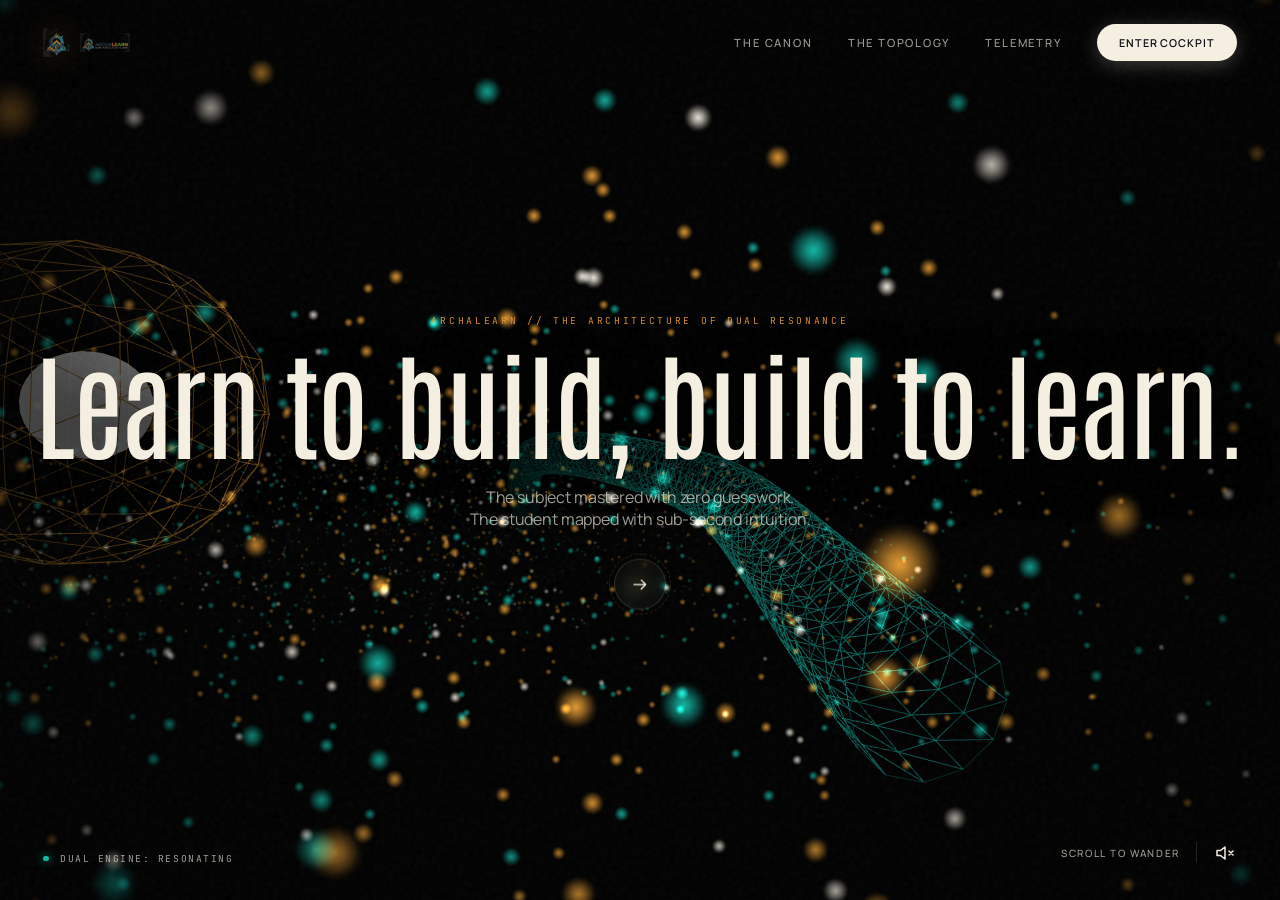
==== LAndingpage/index.html @ 7cea022d "Milestone 2: Dense Semantic RAG, Socratic LLM Evaluator, AST Invariant Verifier, Memory Visualizer, " ====
<!doctype html>
<html lang="en">
<head>
  <meta charset="utf-8">
  <meta name="viewport" content="width=device-width, initial-scale=1">
  <title>ARCHALEARN — Learn to Build, Build to Learn</title>
  <meta name="description" content="Dual-Engine Adaptive Intelligence: Learning the Subject, Learning the Student. A continuous 3D night valley of living knowledge.">
  <link rel="icon" type="image/png" href="assets/archalearn-emblem-clean.png">

  <!-- Core Stylesheet -->
  <link rel="stylesheet" href="styles.css">
</head>
<body>

  <!-- 3D WebGL Night Valley Canvas -->
  <div id="valley-stage" aria-hidden="true"></div>
  <div id="vignette" class="stage-vignette"></div>
  <div class="stage-grain"></div>

  <!-- Minimalist High-End Interface Layer -->
  <div class="ui" id="ui">

    <!-- Top Navigation Header -->
    <header>
      <a class="logo-lockup" href="#" aria-label="Archalearn">
        <img src="assets/archalearn-emblem-clean.png" alt="Archalearn Emblem" class="logo-emblem">
        <img src="assets/archalearn-lockup-clean.png" alt="Archalearn" class="logo-wordmark">
      </a>

      <nav aria-label="Main Navigation">
        <a href="#canon" class="open-cockpit-trigger">The Canon</a>
        <a href="#topology" class="open-cockpit-trigger">The Topology</a>
        <a href="#telemetry" class="open-cockpit-trigger">Telemetry</a>
        <a class="pill open-cockpit-trigger" href="#cockpit">Enter Cockpit</a>
      </nav>
    </header>

    <!-- Centred Monumental Hero -->
    <section class="hero">
      <div class="hero-tag">ARCHALEARN // THE ARCHITECTURE OF DUAL RESONANCE</div>
      <h1 class="hero-statement">Learn to build, build to learn.</h1>
      <p class="cap">
        The subject mastered with zero guesswork.<br>
        The student mapped with sub-second intuition.
      </p>

      <a class="go-portal" href="#explore" id="go-btn" aria-label="Engage convergence flight">
        <svg viewBox="0 0 24 24"><path d="M4 12h16M14 6l6 6-6 6"/></svg>
      </a>
    </section>

    <!-- Bottom Left Telemetry -->
    <div class="corner-left">
      <span class="pulse-node"></span>
      <span>DUAL ENGINE: RESONATING</span>
    </div>

    <!-- Bottom Right Controls -->
    <div class="corner-right">
      <span>Scroll to wander</span>
      <i class="corner-divider"></i>
      <button class="sound-btn" id="sound-btn" aria-pressed="false" aria-label="Toggle ambient soundtrack">
        <svg viewBox="0 0 24 24">
          <path d="M4 9.5v5h3.5L12 18V6L7.5 9.5Z"/>
          <path class="w" d="M15.5 9a4 4 0 0 1 0 6M18 6.5a7.5 7.5 0 0 1 0 11"/>
          <path class="x" d="m16 10 4 4m0-4-4 4"/>
        </svg>
      </button>
    </div>

  </div>

  <!-- Minimalist Fullscreen Loader (Fernhollow Heritage) -->
  <div class="loader-cover" id="loader">
    <div class="loader-dot"></div>
  </div>

  <!-- Slide-Out Cockpit Drawer (Immersion Preserved) -->
  <aside class="cockpit-drawer" id="cockpit-drawer" aria-hidden="true">
    <div class="drawer-panel">
      <div class="drawer-header">
        <div style="font-family:var(--font-mono); font-size:0.75rem; letter-spacing:0.18em; color:var(--gold-primary); text-transform:uppercase;">
          ARCHALEARN KERNEL v2.6 // TELEMETRY TERMINAL
        </div>
        <button id="close-drawer-btn" class="drawer-close-btn">ESC // CLOSE</button>
      </div>

      <div style="margin-bottom: 32px;">
        <h2 style="font-family:var(--font-serif); font-size:2rem; margin-bottom:12px; color:#ffffff;">
          The Dual-Engine Cockpit
        </h2>
        <p style="font-size:0.95rem; color:var(--cream-dim); line-height:1.7;">
          Archalearn maintains continuous synchronization between the verified subject canon and the student's cognitive topography.
        </p>
      </div>

      <!-- Quick Metrics Grid -->
      <div style="display:grid; grid-template-columns:1fr 1fr; gap:16px; margin-bottom:32px;">
        <div style="background:rgba(255,255,255,0.03); border:1px solid rgba(255,255,255,0.08); padding:20px; border-radius:6px;">
          <div style="font-family:var(--font-mono); font-size:0.7rem; color:var(--gold-primary); margin-bottom:6px;">ENGINE 01 // CANON</div>
          <div style="font-family:var(--font-serif); font-size:2rem; font-weight:700; color:#ffffff;">100%</div>
          <div style="font-size:0.8rem; color:var(--cream-dim); margin-top:4px;">Primary source anchored, 0.00 hallucination.</div>
        </div>
        <div style="background:rgba(255,255,255,0.03); border:1px solid rgba(255,255,255,0.08); padding:20px; border-radius:6px;">
          <div style="font-family:var(--font-mono); font-size:0.7rem; color:var(--teal-primary); margin-bottom:6px;">ENGINE 02 // TOPOLOGY</div>
          <div style="font-family:var(--font-serif); font-size:2rem; font-weight:700; color:#ffffff;">Δ420ms</div>
          <div style="font-size:0.8rem; color:var(--cream-dim); margin-top:4px;">Sub-second hesitation & misconception isolation.</div>
        </div>
      </div>

      <!-- Interactive Concept Nodes in Terminal -->
      <div style="margin-bottom: 24px;">
        <div style="font-family:var(--font-mono); font-size:0.72rem; letter-spacing:0.12em; color:var(--cream-dim); margin-bottom:14px; text-transform:uppercase;">
          Live Adaptive Reasoning Trail (Click to Probe)
        </div>

        <div style="display:flex; flex-direction:column; gap:12px;">
          <div class="cockpit-concept-node" data-concept="Eigenvector Decomposition" data-confidence="94" data-reasoning="Mastered orthogonal projections on attempt 2 after Archalearn replaced symbolic algebraic notation with a dynamic geometric rotation model." style="background:rgba(255,255,255,0.03); border:1px solid rgba(255,255,255,0.08); padding:16px 20px; border-radius:6px; cursor:pointer; display:flex; justify-content:space-between; align-items:center;">
            <div>
              <div style="font-weight:600; color:#ffffff;">Eigenvector Decomposition</div>
              <div style="font-family:var(--font-mono); font-size:0.75rem; color:var(--cream-dim);">Mathematics // Spectral Theory</div>
            </div>
            <span style="font-family:var(--font-mono); font-size:0.7rem; padding:4px 10px; border-radius:40px; background:rgba(16,185,129,0.15); color:#10b981; border:1px solid rgba(16,185,129,0.3);">
              MASTERED (94%)
            </span>
          </div>

          <div class="cockpit-concept-node" data-concept="Schrodinger Wave Mechanics" data-confidence="68" data-reasoning="Identified hesitation on complex probability amplitudes. Archalearn generated an intuitive counter-example to dismantle classical particle trajectory bias." style="background:rgba(255,255,255,0.03); border:1px solid rgba(255,255,255,0.08); padding:16px 20px; border-radius:6px; cursor:pointer; display:flex; justify-content:space-between; align-items:center;">
            <div>
              <div style="font-weight:600; color:#ffffff;">Schrodinger Wave Mechanics</div>
              <div style="font-family:var(--font-mono); font-size:0.75rem; color:var(--cream-dim);">Quantum Physics // Wavefunctions</div>
            </div>
            <span style="font-family:var(--font-mono); font-size:0.7rem; padding:4px 10px; border-radius:40px; background:var(--gold-dim); color:var(--gold-primary); border:1px solid var(--gold-glow);">
              RESOLVING (68%)
            </span>
          </div>

          <div class="cockpit-concept-node" data-concept="Differential Entropy" data-confidence="42" data-reasoning="Active frontier. Archalearn is assessing background readiness in multivariate calculus before introducing continuous probability density integration." style="background:rgba(255,255,255,0.03); border:1px solid rgba(255,255,255,0.08); padding:16px 20px; border-radius:6px; cursor:pointer; display:flex; justify-content:space-between; align-items:center;">
            <div>
              <div style="font-weight:600; color:#ffffff;">Differential Entropy</div>
              <div style="font-family:var(--font-mono); font-size:0.75rem; color:var(--cream-dim);">Information Theory // Thermodynamics</div>
            </div>
            <span style="font-family:var(--font-mono); font-size:0.7rem; padding:4px 10px; border-radius:40px; background:var(--teal-dim); color:var(--teal-primary); border:1px solid var(--teal-glow);">
              FRONTIER (42%)
            </span>
          </div>
        </div>
      </div>

      <div id="node-diagnostic-output" style="margin-top:auto; padding-top:20px;">
        <div style="padding:16px; background:rgba(255,255,255,0.02); border:1px solid rgba(255,255,255,0.06); border-radius:6px; font-size:0.85rem; color:var(--cream-dim);">
          Click any concept node above to probe the live cognitive diagnostic trace.
        </div>
      </div>

      <div style="margin-top:24px; padding-top:20px; border-top:1px solid rgba(255,255,255,0.1); display:flex; justify-content:space-between; align-items:center;">
        <span style="font-family:var(--font-mono); font-size:0.72rem; color:var(--cream-dim);">© 2026 ARCHALEARN</span>
        <a href="mailto:access@archalearn.com" style="font-family:var(--font-mono); font-size:0.78rem; color:var(--gold-primary); text-transform:uppercase; font-weight:600;">Request Access →</a>
      </div>
    </div>
  </aside>

  <!-- Local Hardware-Accelerated 3D Engine -->
  <script src="libs/three.min.js"></script>
  <script src="main.js"></script>

</body>
</html>
---- LAndingpage/styles.css ----
/* ==========================================================================
   ARCHALEARN — CINEMATIC 3D FLIGHT & EDITORIAL MASTERWORK
   Inspired by Gladeye Fernhollow with Full Mathematical Proportional Scaling
   ========================================================================== */

@import url('https://fonts.googleapis.com/css2?family=Antonio:wght@400;700&family=Cinzel:wght@600;700&family=JetBrains+Mono:wght@400;500&family=Manrope:wght@400;500;600;700&display=swap');

:root {
  /* Fernhollow Proportional Unit: 1u scales proportionally to screen aspect ratio */
  --u: min(calc(100vw / 1600), calc(100vh / 900));

  /* Palette */
  --bg-black: #000000;
  --cream: #f5efe2;
  --cream-dim: rgba(245, 239, 226, 0.65);
  --cream-faint: rgba(245, 239, 226, 0.15);

  --gold-primary: #e59b34;
  --gold-glow: rgba(229, 155, 52, 0.5);
  --gold-dim: rgba(229, 155, 52, 0.15);

  --teal-primary: #14b8a6;
  --teal-glow: rgba(20, 184, 166, 0.5);
  --teal-dim: rgba(20, 184, 166, 0.15);

  --dark-pill-text: #0a0d14;

  /* Typography */
  --font-hero: 'Antonio', 'Arial Narrow', sans-serif;
  --font-serif: 'Cinzel', serif;
  --font-body: 'Manrope', system-ui, sans-serif;
  --font-mono: 'JetBrains Mono', monospace;

  --ease-cinematic: cubic-bezier(0.19, 1, 0.22, 1);
}

/* Strict Canvas & Body Reset */
*, *::before, *::after {
  box-sizing: border-box;
  margin: 0;
  padding: 0;
  -webkit-font-smoothing: antialiased;
  -moz-osx-font-smoothing: grayscale;
}

html, body {
  height: 100%;
  width: 100%;
  background: var(--bg-black);
  overflow: hidden;
  color: var(--cream);
  font-family: var(--font-body);
}

a {
  color: inherit;
  text-decoration: none;
}

button {
  font: inherit;
  color: inherit;
  background: none;
  border: 0;
  cursor: pointer;
  outline: none;
}

/* 3D WebGL Canvas Viewport */
#valley-stage {
  position: fixed;
  inset: 0;
  z-index: 1;
  pointer-events: none;
}

#valley-stage canvas {
  display: block;
  width: 100% !important;
  height: 100% !important;
}

/* Volumetric Atmospheric Overlays */
.stage-vignette {
  position: fixed;
  inset: 0;
  z-index: 2;
  pointer-events: none;
  background: radial-gradient(circle at 50% 50%, transparent 40%, rgba(0, 0, 0, 0.85) 100%);
  transition: opacity 0.5s ease;
}

.stage-vignette.fast {
  background: radial-gradient(circle at 50% 50%, transparent 20%, rgba(0, 0, 0, 0.95) 100%);
}

.stage-grain {
  position: fixed;
  inset: 0;
  z-index: 2;
  pointer-events: none;
  opacity: 0.04;
  background-image: url("data:image/svg+xml,%3Csvg viewBox='0 0 200 200' xmlns='http://www.w3.org/2000/svg'%3E%3Cfilter id='n'%3E%3CfeTurbulence type='fractalNoise' baseFrequency='0.85' numOctaves='3' stitchTiles='stitch'/%3E%3C/filter%3E%3Crect width='100%25' height='100%25' filter='url(%23n)'/%3E%3C/svg%3E");
}

/* Interface Shell (Starts at Opacity 0 until 3D World is Ready) */
.ui {
  position: fixed;
  inset: 0;
  z-index: 10;
  pointer-events: none;
  opacity: 0;
  transition: opacity 1.8s cubic-bezier(0.16, 1, 0.3, 1);
}

.ui.on {
  opacity: 1;
}

.ui a, .ui button, .ui .interactive {
  pointer-events: auto;
}

/* Minimalist Header */
header {
  position: absolute;
  left: 0;
  right: 0;
  top: 0;
  display: flex;
  align-items: center;
  justify-content: space-between;
  padding: calc(30 * var(--u)) calc(54 * var(--u)) 0;
}

.logo-lockup {
  display: flex;
  align-items: center;
  gap: calc(14 * var(--u));
}

.logo-emblem {
  height: calc(36 * var(--u));
  width: auto;
  filter: drop-shadow(0 0 16px var(--gold-glow));
  transition: transform 0.4s var(--ease-cinematic);
}

.logo-lockup:hover .logo-emblem {
  transform: rotate(8deg) scale(1.1);
}

.logo-wordmark {
  height: calc(24 * var(--u));
  width: auto;
  object-fit: contain;
}

nav {
  display: flex;
  align-items: center;
  gap: calc(44 * var(--u));
  font-size: calc(14 * var(--u));
  font-weight: 500;
  letter-spacing: 0.16em;
  text-transform: uppercase;
}

nav a:not(.pill) {
  color: var(--cream-dim);
  transition: color 0.25s ease, opacity 0.25s ease;
}

nav a:not(.pill):hover {
  color: #ffffff;
  opacity: 1;
}

.pill {
  display: inline-flex;
  align-items: center;
  justify-content: center;
  height: calc(46 * var(--u));
  padding: 0 calc(28 * var(--u));
  border-radius: 999px;
  background: var(--cream);
  color: var(--dark-pill-text);
  font-family: var(--font-body);
  font-weight: 600;
  font-size: calc(13.5 * var(--u));
  letter-spacing: 0.08em;
  text-transform: uppercase;
  transition: transform 0.3s var(--ease-cinematic), box-shadow 0.3s ease, background 0.3s ease;
  box-shadow: 0 4px 20px rgba(245, 239, 226, 0.25);
}

.pill:hover {
  transform: translateY(-2px) scale(1.02);
  background: #ffffff;
  box-shadow: 0 8px 30px rgba(245, 239, 226, 0.45);
}

/* Centred Hero Section */
.hero {
  position: absolute;
  left: 0;
  right: 0;
  top: 50%;
  transform: translateY(-46%);
  display: flex;
  flex-direction: column;
  align-items: center;
  text-align: center;
  padding: 0 calc(20 * var(--u));
}

.hero-tag {
  font-family: var(--font-mono);
  font-size: calc(12 * var(--u));
  letter-spacing: 0.28em;
  text-transform: uppercase;
  color: var(--gold-primary);
  margin-bottom: calc(24 * var(--u));
  opacity: 0.9;
}

h1.hero-statement {
  font: 400 calc(146 * var(--u)) / 0.92 var(--font-hero);
  letter-spacing: -0.015em;
  white-space: nowrap;
  color: var(--cream);
  text-shadow: 0 10px 50px rgba(0, 0, 0, 0.9);
  user-select: none;
}

.cap {
  margin-top: calc(40 * var(--u));
  font-size: calc(20 * var(--u));
  line-height: 1.4;
  color: var(--cream-dim);
  font-weight: 400;
  letter-spacing: -0.01em;
  max-width: calc(700 * var(--u));
}

/* The Interactive Circular Portal Button (Hover Transition Trigger) */
.go-portal {
  display: grid;
  place-items: center;
  margin-top: calc(36 * var(--u));
  width: calc(64 * var(--u));
  height: calc(64 * var(--u));
  border: 1.5px solid var(--cream-faint);
  border-radius: 50%;
  background: rgba(245, 239, 226, 0.04);
  backdrop-filter: blur(8px);
  color: var(--cream);
  transition: all 0.4s var(--ease-cinematic);
  position: relative;
}

.go-portal::before {
  content: '';
  position: absolute;
  inset: -6px;
  border-radius: 50%;
  border: 1px dashed rgba(229, 155, 52, 0.35);
  animation: spin-portal 30s linear infinite;
  opacity: 0.6;
}

@keyframes spin-portal {
  from { transform: rotate(0deg); }
  to { transform: rotate(360deg); }
}

.go-portal:hover {
  background: var(--cream);
  color: var(--dark-pill-text);
  border-color: var(--cream);
  transform: scale(1.12);
  box-shadow: 0 0 40px rgba(245, 239, 226, 0.5), 0 0 70px var(--gold-glow);
}

.go-portal svg {
  width: calc(22 * var(--u));
  height: calc(22 * var(--u));
  fill: none;
  stroke: currentColor;
  stroke-width: 1.8;
  stroke-linecap: round;
  stroke-linejoin: round;
  transition: transform 0.3s ease;
}

.go-portal:hover svg {
  transform: translateX(3px);
}

/* Bottom HUD Elements */
.corner-left {
  position: absolute;
  left: calc(54 * var(--u));
  bottom: calc(44 * var(--u));
  display: flex;
  align-items: center;
  gap: calc(14 * var(--u));
  font-family: var(--font-mono);
  font-size: calc(12 * var(--u));
  letter-spacing: 0.16em;
  color: var(--cream-dim);
  text-transform: uppercase;
}

.pulse-node {
  width: calc(7 * var(--u));
  height: calc(7 * var(--u));
  border-radius: 50%;
  background: var(--teal-primary);
  box-shadow: 0 0 10px var(--teal-primary);
  animation: node-pulse 2s infinite ease-in-out;
}

@keyframes node-pulse {
  0%, 100% { opacity: 0.4; transform: scale(0.9); }
  50% { opacity: 1; transform: scale(1.4); }
}

.corner-right {
  position: absolute;
  right: calc(54 * var(--u));
  bottom: calc(44 * var(--u));
  display: flex;
  align-items: center;
  gap: calc(20 * var(--u));
  font-size: calc(12.5 * var(--u));
  font-weight: 500;
  letter-spacing: 0.16em;
  text-transform: uppercase;
  color: var(--cream-dim);
}

.corner-divider {
  width: 1px;
  height: calc(26 * var(--u));
  background: var(--cream-faint);
}

.sound-btn {
  display: grid;
  place-items: center;
  width: calc(30 * var(--u));
  height: calc(30 * var(--u));
  color: var(--cream);
  transition: color 0.25s ease, transform 0.25s ease;
}

.sound-btn:hover {
  color: #ffffff;
  transform: scale(1.15);
}

.sound-btn svg {
  width: 100%;
  height: 100%;
  fill: none;
  stroke: currentColor;
  stroke-width: 1.5;
  stroke-linecap: round;
  stroke-linejoin: round;
}

.sound-btn .w { transition: opacity 0.3s; }
.sound-btn[aria-pressed=false] .w { opacity: 0; }
.sound-btn[aria-pressed=true] .x { opacity: 0; }

/* Interactive Slide-Out Cockpit Drawer (Pure Luxury Swiss Studio) */
.cockpit-drawer {
  position: fixed;
  inset: 0;
  z-index: 50;
  background: rgba(0, 0, 0, 0.85);
  backdrop-filter: blur(28px);
  display: flex;
  justify-content: flex-end;
  opacity: 0;
  pointer-events: none;
  transition: opacity 0.5s var(--ease-cinematic);
}

.cockpit-drawer.open {
  opacity: 1;
  pointer-events: auto;
}

.drawer-panel {
  width: min(720px, 92vw);
  height: 100%;
  background: #04070d;
  border-left: 1px solid rgba(255, 255, 255, 0.1);
  padding: calc(48 * var(--u));
  overflow-y: auto;
  transform: translateX(100%);
  transition: transform 0.5s var(--ease-cinematic);
  display: flex;
  flex-direction: column;
}

.cockpit-drawer.open .drawer-panel {
  transform: translateX(0%);
}

.drawer-header {
  display: flex;
  justify-content: space-between;
  align-items: center;
  padding-bottom: 24px;
  border-bottom: 1px solid rgba(255, 255, 255, 0.1);
  margin-bottom: 36px;
}

.drawer-close-btn {
  font-family: var(--font-mono);
  font-size: 0.8rem;
  letter-spacing: 0.14em;
  color: var(--cream-dim);
  padding: 6px 14px;
  border: 1px solid rgba(255, 255, 255, 0.15);
  border-radius: 40px;
  transition: all 0.25s ease;
}

.drawer-close-btn:hover {
  color: #ffffff;
  border-color: #ffffff;
}

/* Minimalist Fullscreen Loader */
.loader-cover {
  position: fixed;
  inset: 0;
  z-index: 100;
  display: grid;
  place-items: center;
  background: #000;
  transition: opacity 1.2s ease;
  pointer-events: none;
}

.loader-cover.gone {
  opacity: 0;
}

.loader-dot {
  width: calc(10 * var(--u));
  height: calc(10 * var(--u));
  min-width: 8px;
  min-height: 8px;
  border-radius: 50%;
  background: var(--cream);
  animation: loader-pulse 1.2s ease-in-out infinite;
}

@keyframes loader-pulse {
  50% { transform: scale(0.35); opacity: 0.35; }
}

/* Mobile Responsiveness (820px and below) */
@media (max-width: 820px) {
  :root { --u: 1px; }
  header { padding: 20px 20px 0; }
  nav a:not(.pill) { display: none; }
  .pill { height: 40px; padding: 0 20px; font-size: 12px; }
  .hero { left: 16px; right: 16px; }
  h1.hero-statement { font-size: clamp(54px, 15vw, 84px); white-space: normal; line-height: 0.98; }
  .cap { font-size: 16px; margin-top: 24px; }
  .corner-left { display: none; }
  .corner-right { right: 20px; bottom: 28px; font-size: 11px; }
  .drawer-panel { width: 100%; padding: 24px; }
}
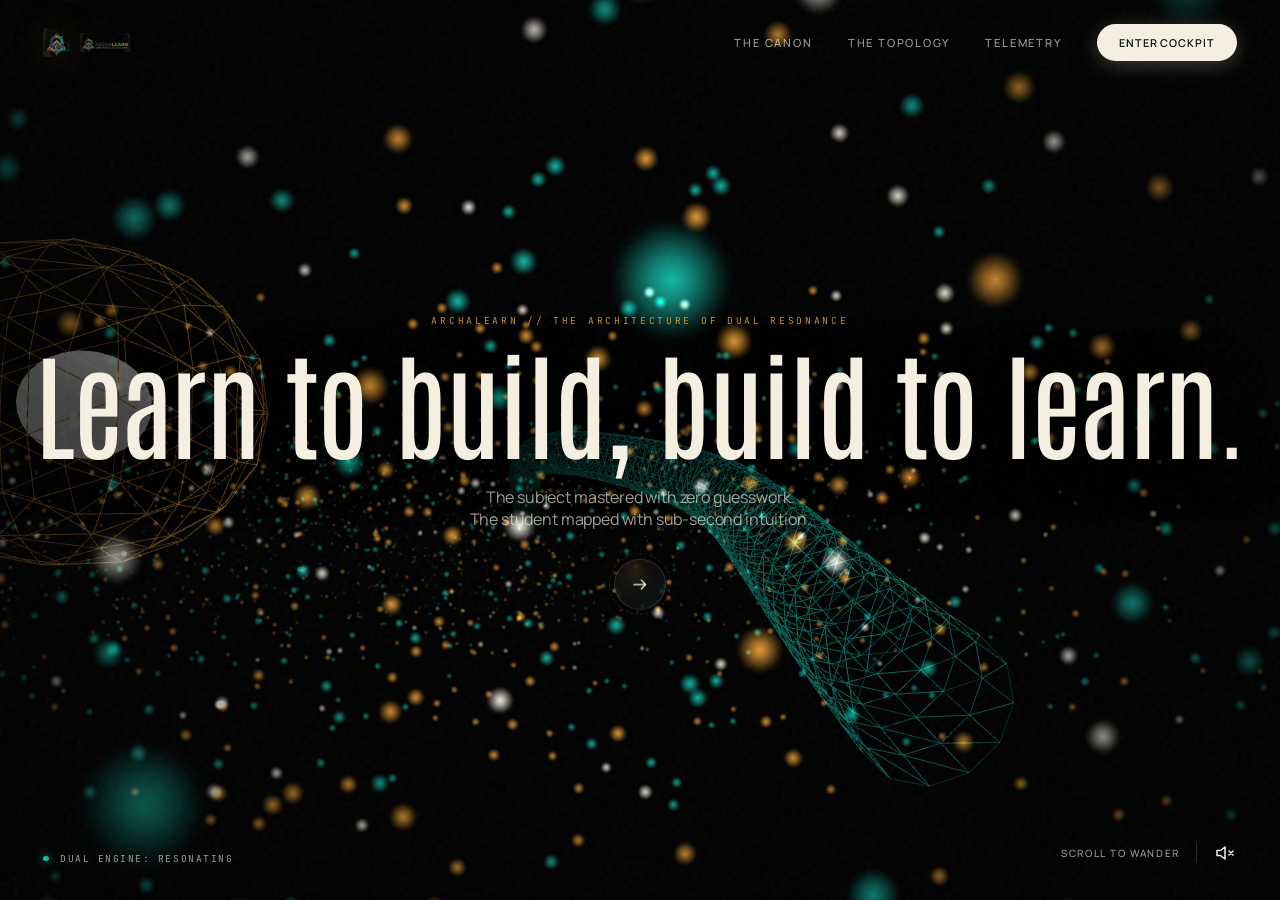
==== commit a04a060f: "Milestone 3: Dynamic Knowledge Ingestion, Semantic Heading Chunking, LLM Concept Auto-Linker, pgvect" ====
--- a/LAndingpage/index.html
+++ b/LAndingpage/index.html
@@ -4,10 +4,13 @@
   <meta charset="utf-8">
   <meta name="viewport" content="width=device-width, initial-scale=1">
   <title>ARCHALEARN — Learn to Build, Build to Learn</title>
-  <meta name="description" content="Dual-Engine Adaptive Intelligence: Learning the Subject, Learning the Student. A continuous 3D night valley of living knowledge.">
+  <meta name="description" content="Dual-Engine Adaptive Intelligence: Learning the Subject, Learning the Student. A continuous 3D living universe of knowledge.">
   <link rel="icon" type="image/png" href="assets/archalearn-emblem-clean.png">
 
-  <!-- Core Stylesheet -->
+  <!-- Core Fonts & Stylesheet -->
+  <link rel="preconnect" href="https://fonts.googleapis.com">
+  <link rel="preconnect" href="https://fonts.gstatic.com" crossorigin>
+  <link href="https://fonts.googleapis.com/css2?family=Antonio:wght@400;700&family=Cinzel:wght@600;700&family=JetBrains+Mono:wght@400;500&family=Manrope:wght@400;500;600;700&display=swap" rel="stylesheet">
   <link rel="stylesheet" href="styles.css">
 </head>
 <body>
@@ -44,12 +47,12 @@
         The student mapped with sub-second intuition.
       </p>
 
-      <a class="go-portal" href="#explore" id="go-btn" aria-label="Engage convergence flight">
+      <a class="go-portal" href="#cockpit" id="go-btn" aria-label="Engage convergence flight">
         <svg viewBox="0 0 24 24"><path d="M4 12h16M14 6l6 6-6 6"/></svg>
       </a>
     </section>
 
-    <!-- Bottom Left Telemetry -->
+    <!-- Bottom Left Telemetry Status -->
     <div class="corner-left">
       <span class="pulse-node"></span>
       <span>DUAL ENGINE: RESONATING</span>
@@ -70,7 +73,7 @@
 
   </div>
 
-  <!-- Minimalist Fullscreen Loader (Fernhollow Heritage) -->
+  <!-- Minimalist Fullscreen Loader (Pulsing Dot) -->
   <div class="loader-cover" id="loader">
     <div class="loader-dot"></div>
   </div>
@@ -160,7 +163,7 @@
     </div>
   </aside>
 
-  <!-- Local Hardware-Accelerated 3D Engine -->
+  <!-- Local Three.js Hardware-Accelerated 3D Engine -->
   <script src="libs/three.min.js"></script>
   <script src="main.js"></script>
 
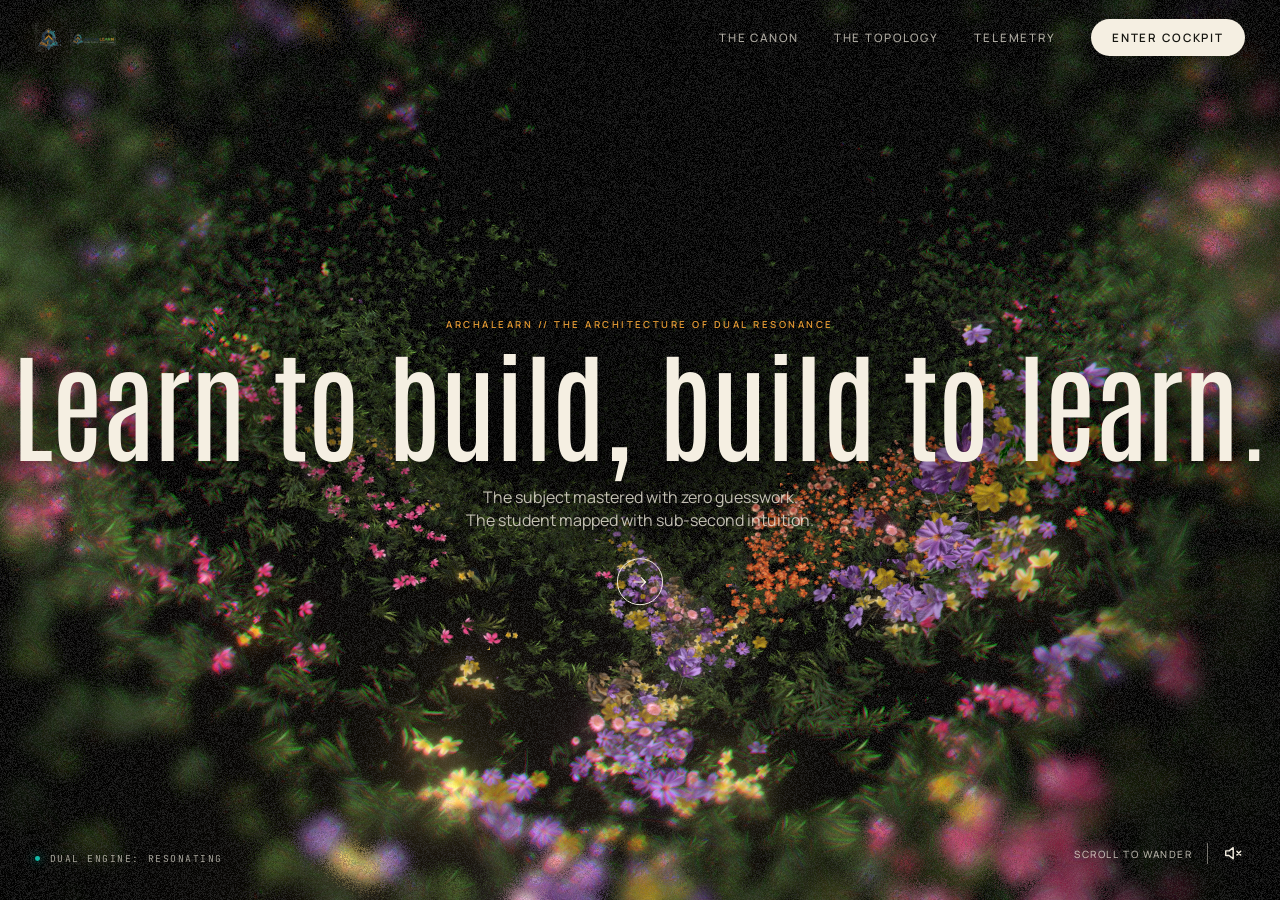
==== commit 013f81b8: "Milestone 4: Curriculum Planner & DAG Traversal (30% Review / 60% Frontier / 10% Synthesis Engine)" ====
--- a/LAndingpage/index.html
+++ b/LAndingpage/index.html
@@ -1,171 +1,627 @@
 <!doctype html>
 <html lang="en">
 <head>
-  <meta charset="utf-8">
-  <meta name="viewport" content="width=device-width, initial-scale=1">
-  <title>ARCHALEARN — Learn to Build, Build to Learn</title>
-  <meta name="description" content="Dual-Engine Adaptive Intelligence: Learning the Subject, Learning the Student. A continuous 3D living universe of knowledge.">
-  <link rel="icon" type="image/png" href="assets/archalearn-emblem-clean.png">
-
-  <!-- Core Fonts & Stylesheet -->
-  <link rel="preconnect" href="https://fonts.googleapis.com">
-  <link rel="preconnect" href="https://fonts.gstatic.com" crossorigin>
-  <link href="https://fonts.googleapis.com/css2?family=Antonio:wght@400;700&family=Cinzel:wght@600;700&family=JetBrains+Mono:wght@400;500&family=Manrope:wght@400;500;600;700&display=swap" rel="stylesheet">
-  <link rel="stylesheet" href="styles.css">
+<meta charset="utf-8">
+<meta name="viewport" content="width=device-width,initial-scale=1">
+<title>ARCHALEARN — Learn to Build, Build to Learn</title>
+<meta name="description" content="Dual-Engine Adaptive Intelligence: Learning the Subject, Learning the Student. A living 3D valley of knowledge.">
+<link rel="icon" type="image/png" href="assets/archalearn-emblem-clean.png">
+<link rel="preconnect" href="https://fonts.googleapis.com">
+<link rel="preconnect" href="https://fonts.gstatic.com" crossorigin>
+<link href="https://fonts.googleapis.com/css2?family=Antonio:wght@400;700&family=JetBrains+Mono:wght@400;500&family=Manrope:wght@400;500;600;700&family=Cinzel:wght@600;700&display=swap" rel="stylesheet">
+<style>
+:root {
+  --u: min(calc(100vw / 1600), calc(100vh / 900));
+  --cream: #f5efe2;
+  --gold: #e59b34;
+  --teal: #14b8a6;
+  --bg-dark: #000000;
+}
+* { box-sizing: border-box; margin: 0; padding: 0; }
+html, body { height: 100%; background: #000; overflow: hidden; }
+body {
+  color: var(--cream);
+  font-family: Manrope, system-ui, sans-serif;
+  -webkit-font-smoothing: antialiased;
+  -moz-osx-font-smoothing: grayscale;
+}
+a { color: inherit; text-decoration: none; }
+button { font: inherit; color: inherit; background: none; border: 0; cursor: pointer; outline: none; }
+
+#valley { position: fixed; inset: 0; }
+.js-canvas-container { position: absolute; inset: 0; }
+.js-canvas-container canvas { display: block; width: 100% !important; height: 100% !important; }
+.lil-gui { display: none !important; }
+
+.ui {
+  position: fixed;
+  inset: 0;
+  z-index: 2;
+  pointer-events: none;
+  opacity: 0;
+  transition: opacity 1.6s ease;
+}
+.ui.on { opacity: 1; }
+.ui a, .ui button, .ui .interactive { pointer-events: auto; }
+
+/* Top Header */
+header {
+  position: absolute;
+  left: 0;
+  right: 0;
+  top: 0;
+  display: flex;
+  align-items: center;
+  justify-content: space-between;
+  padding: calc(24 * var(--u)) calc(44 * var(--u)) 0;
+  z-index: 10;
+}
+
+.logo-wrap {
+  display: flex;
+  align-items: center;
+  gap: calc(12 * var(--u));
+}
+
+.logo-emblem {
+  height: calc(36 * var(--u));
+  width: auto;
+  filter: drop-shadow(0 0 16px rgba(229, 155, 52, 0.45));
+  transition: transform 0.35s ease;
+}
+
+.logo-wrap:hover .logo-emblem {
+  transform: rotate(6deg) scale(1.08);
+}
+
+.logo-wordmark {
+  height: calc(22 * var(--u));
+  width: auto;
+  object-fit: contain;
+}
+
+nav {
+  display: flex;
+  align-items: center;
+  gap: calc(44 * var(--u));
+  font-size: calc(14.5 * var(--u));
+  font-weight: 500;
+  letter-spacing: 0.16em;
+  text-transform: uppercase;
+}
+
+nav a:not(.pill) {
+  transition: opacity 0.2s, color 0.2s;
+  color: rgba(245, 239, 226, 0.7);
+}
+
+nav a:not(.pill):hover {
+  opacity: 1;
+  color: #ffffff;
+}
+
+.pill {
+  display: inline-flex;
+  align-items: center;
+  height: calc(46 * var(--u));
+  padding: 0 calc(26 * var(--u));
+  border-radius: 99px;
+  background: var(--cream);
+  color: #151510;
+  font-weight: 600;
+  transition: transform 0.25s, background 0.25s, box-shadow 0.25s;
+}
+
+.pill:hover {
+  transform: translateY(-1px);
+  background: #ffffff;
+  box-shadow: 0 4px 20px rgba(245, 239, 226, 0.4);
+}
+
+/* Centered Hero Section */
+.hero {
+  position: absolute;
+  left: 0;
+  right: 0;
+  top: 50%;
+  transform: translateY(-46%);
+  display: flex;
+  flex-direction: column;
+  align-items: center;
+  text-align: center;
+  padding: 0 calc(20 * var(--u));
+}
+
+.eyebrow {
+  font-size: calc(12 * var(--u));
+  letter-spacing: 0.26em;
+  text-transform: uppercase;
+  color: var(--gold);
+  margin-bottom: calc(18 * var(--u));
+  font-weight: 600;
+  text-shadow: 0 2px 10px rgba(0, 0, 0, 0.8);
+}
+
+h1 {
+  font: 400 calc(150 * var(--u)) / 0.92 Antonio, "Arial Narrow", sans-serif;
+  letter-spacing: -0.012em;
+  white-space: nowrap;
+  color: var(--cream);
+  text-shadow: 0 8px 40px rgba(0, 0, 0, 0.9);
+  user-select: none;
+}
+
+.cap {
+  margin-top: calc(38 * var(--u));
+  font-size: calc(20 * var(--u));
+  line-height: 1.4;
+  color: rgba(245, 239, 226, 0.78);
+  text-shadow: 0 2px 12px rgba(0, 0, 0, 0.8);
+}
+
+/* Central Portal Arrow Button */
+.go {
+  display: grid;
+  place-items: center;
+  margin-top: calc(34 * var(--u));
+  width: calc(58 * var(--u));
+  height: calc(58 * var(--u));
+  border: 1.5px solid var(--cream);
+  border-radius: 50%;
+  transition: background 0.3s, color 0.3s, transform 0.3s, box-shadow 0.3s;
+  color: var(--cream);
+}
+
+.go:hover {
+  background: var(--cream);
+  color: #151510;
+  transform: scale(1.12);
+  box-shadow: 0 0 35px rgba(245, 239, 226, 0.6);
+}
+
+.go svg {
+  width: calc(22 * var(--u));
+  height: calc(22 * var(--u));
+  fill: none;
+  stroke: currentColor;
+  stroke-width: 1.6;
+  stroke-linecap: round;
+  stroke-linejoin: round;
+}
+
+/* Bottom HUD telemetry & sound controls */
+.corner-left {
+  position: absolute;
+  left: calc(44 * var(--u));
+  bottom: calc(44 * var(--u));
+  display: flex;
+  align-items: center;
+  gap: calc(12 * var(--u));
+  font-size: calc(12 * var(--u));
+  letter-spacing: 0.16em;
+  text-transform: uppercase;
+  color: rgba(245, 239, 226, 0.65);
+  font-family: 'JetBrains Mono', monospace;
+}
+
+.beacon {
+  width: calc(6 * var(--u));
+  height: calc(6 * var(--u));
+  border-radius: 50%;
+  background: var(--teal);
+  box-shadow: 0 0 10px var(--teal);
+  animation: pulse-beacon 2s infinite ease-in-out;
+}
+
+@keyframes pulse-beacon {
+  0%, 100% { opacity: 0.4; transform: scale(0.9); }
+  50% { opacity: 1; transform: scale(1.4); }
+}
+
+.corner {
+  position: absolute;
+  right: calc(44 * var(--u));
+  bottom: calc(44 * var(--u));
+  display: flex;
+  align-items: center;
+  gap: calc(18 * var(--u));
+  font-size: calc(12.5 * var(--u));
+  font-weight: 500;
+  letter-spacing: 0.16em;
+  text-transform: uppercase;
+  color: rgba(245, 239, 226, 0.7);
+}
+
+.corner i {
+  width: 1px;
+  height: calc(26 * var(--u));
+  background: rgba(245, 239, 226, 0.45);
+}
+
+.sound {
+  display: grid;
+  place-items: center;
+  width: calc(28 * var(--u));
+  height: calc(28 * var(--u));
+  color: var(--cream);
+  transition: transform 0.2s ease;
+}
+
+.sound:hover { transform: scale(1.15); }
+.sound svg {
+  width: 100%;
+  height: 100%;
+  fill: none;
+  stroke: currentColor;
+  stroke-width: 1.5;
+  stroke-linecap: round;
+  stroke-linejoin: round;
+}
+
+.sound .w { transition: opacity 0.3s; }
+.sound[aria-pressed=false] .w { opacity: 0; }
+.sound[aria-pressed=true] .x { opacity: 0; }
+
+/* Minimalist Loader */
+.loader {
+  position: fixed;
+  inset: 0;
+  z-index: 30;
+  display: grid;
+  place-items: center;
+  background: #000;
+  transition: opacity 1s ease;
+  pointer-events: none;
+}
+.loader.gone { opacity: 0; }
+.loader span {
+  width: calc(9 * var(--u));
+  height: calc(9 * var(--u));
+  min-width: 6px;
+  min-height: 6px;
+  border-radius: 50%;
+  background: var(--cream);
+  animation: pulse 1.2s ease-in-out infinite;
+}
+@keyframes pulse { 50% { transform: scale(0.4); opacity: 0.4; } }
+
+/* Slide-out Telemetry Drawer (Opens on Cockpit Click) */
+.cockpit-drawer {
+  position: fixed;
+  inset: 0;
+  z-index: 50;
+  background: rgba(0, 0, 0, 0.85);
+  backdrop-filter: blur(28px);
+  display: flex;
+  justify-content: flex-end;
+  opacity: 0;
+  pointer-events: none;
+  transition: opacity 0.4s ease;
+}
+
+.cockpit-drawer.open {
+  opacity: 1;
+  pointer-events: auto;
+}
+
+.drawer-panel {
+  width: min(720px, 92vw);
+  height: 100%;
+  background: #04070d;
+  border-left: 1px solid rgba(255, 255, 255, 0.1);
+  padding: calc(44 * var(--u));
+  overflow-y: auto;
+  transform: translateX(100%);
+  transition: transform 0.45s cubic-bezier(0.16, 1, 0.3, 1);
+  display: flex;
+  flex-direction: column;
+}
+
+.cockpit-drawer.open .drawer-panel {
+  transform: translateX(0%);
+}
+
+.drawer-header {
+  display: flex;
+  justify-content: space-between;
+  align-items: center;
+  padding-bottom: 24px;
+  border-bottom: 1px solid rgba(255, 255, 255, 0.1);
+  margin-bottom: 32px;
+}
+
+.drawer-close-btn {
+  font-family: 'JetBrains Mono', monospace;
+  font-size: 0.8rem;
+  letter-spacing: 0.14em;
+  color: rgba(245, 239, 226, 0.7);
+  padding: 6px 16px;
+  border: 1px solid rgba(255, 255, 255, 0.18);
+  border-radius: 40px;
+  transition: all 0.25s ease;
+}
+
+.drawer-close-btn:hover {
+  color: #ffffff;
+  border-color: #ffffff;
+  background: rgba(255, 255, 255, 0.05);
+}
+
+/* Mobile Responsiveness */
+@media (max-width: 820px) {
+  :root { --u: 1px; }
+  header { padding: 18px 18px 0; }
+  nav a:not(.pill) { display: none; }
+  .pill { height: 40px; padding: 0 18px; font-size: 12px; }
+  .hero { left: 20px; right: 20px; }
+  .corner-left { display: none; }
+  .corner { left: 20px; justify-content: center; }
+  h1 { font-size: clamp(52px, 15vw, 84px); white-space: normal; line-height: 0.98; }
+  .cap { font-size: 16px; margin-top: 24px; }
+  .corner { right: 20px; bottom: 30px; font-size: 11px; }
+  .drawer-panel { width: 100%; padding: 24px; }
+}
+@media (prefers-reduced-motion: reduce) { .loader span { animation: none; } }
+</style>
 </head>
 <body>
 
-  <!-- 3D WebGL Night Valley Canvas -->
-  <div id="valley-stage" aria-hidden="true"></div>
-  <div id="vignette" class="stage-vignette"></div>
-  <div class="stage-grain"></div>
-
-  <!-- Minimalist High-End Interface Layer -->
-  <div class="ui" id="ui">
-
-    <!-- Top Navigation Header -->
-    <header>
-      <a class="logo-lockup" href="#" aria-label="Archalearn">
-        <img src="assets/archalearn-emblem-clean.png" alt="Archalearn Emblem" class="logo-emblem">
-        <img src="assets/archalearn-lockup-clean.png" alt="Archalearn" class="logo-wordmark">
-      </a>
-
-      <nav aria-label="Main Navigation">
-        <a href="#canon" class="open-cockpit-trigger">The Canon</a>
-        <a href="#topology" class="open-cockpit-trigger">The Topology</a>
-        <a href="#telemetry" class="open-cockpit-trigger">Telemetry</a>
-        <a class="pill open-cockpit-trigger" href="#cockpit">Enter Cockpit</a>
-      </nav>
-    </header>
-
-    <!-- Centred Monumental Hero -->
-    <section class="hero">
-      <div class="hero-tag">ARCHALEARN // THE ARCHITECTURE OF DUAL RESONANCE</div>
-      <h1 class="hero-statement">Learn to build, build to learn.</h1>
-      <p class="cap">
-        The subject mastered with zero guesswork.<br>
-        The student mapped with sub-second intuition.
+<!-- 3D Flower Valley Canvas Container -->
+<div id="valley" aria-hidden="true"><div class="js-canvas-container"></div></div>
+
+<!-- Interface Layer -->
+<div class="ui" id="ui">
+
+  <header>
+    <a class="logo-wrap" href="#" aria-label="Archalearn">
+      <img src="assets/archalearn-emblem-clean.png" alt="Archalearn Emblem" class="logo-emblem">
+      <img src="assets/archalearn-lockup-clean.png" alt="Archalearn" class="logo-wordmark">
+    </a>
+    <nav aria-label="Main Navigation">
+      <a href="#canon" class="open-cockpit-link">The Canon</a>
+      <a href="#topology" class="open-cockpit-link">The Topology</a>
+      <a href="#telemetry" class="open-cockpit-link">Telemetry</a>
+      <a class="pill open-cockpit-link" href="#cockpit">Enter Cockpit</a>
+    </nav>
+  </header>
+
+  <section class="hero">
+    <div class="eyebrow">ARCHALEARN // THE ARCHITECTURE OF DUAL RESONANCE</div>
+    <h1>Learn to build, build to learn.</h1>
+    <p class="cap">
+      The subject mastered with zero guesswork.<br>
+      The student mapped with sub-second intuition.
+    </p>
+    <a class="go" href="#cockpit" id="go" aria-label="Engage hover transition and explore cockpit">
+      <svg viewBox="0 0 24 24"><path d="M4 12h16M14 6l6 6-6 6"/></svg>
+    </a>
+  </section>
+
+  <div class="corner-left">
+    <span class="beacon"></span>
+    <span>DUAL ENGINE: RESONATING</span>
+  </div>
+
+  <div class="corner">
+    <span>Scroll to wander</span><i></i>
+    <button class="sound" id="sound" aria-pressed="false" aria-label="Ambient sound">
+      <svg viewBox="0 0 24 24">
+        <path d="M4 9.5v5h3.5L12 18V6L7.5 9.5Z"/>
+        <path class="w" d="M15.5 9a4 4 0 0 1 0 6M18 6.5a7.5 7.5 0 0 1 0 11"/>
+        <path class="x" d="m16 10 4 4m0-4-4 4"/>
+      </svg>
+    </button>
+  </div>
+
+</div>
+
+<!-- Loader -->
+<div class="loader" id="loader"><span></span></div>
+
+<!-- Slide-Out Cockpit Drawer -->
+<aside class="cockpit-drawer" id="cockpit-drawer" aria-hidden="true">
+  <div class="drawer-panel">
+    <div class="drawer-header">
+      <div style="font-family:'JetBrains Mono',monospace; font-size:0.75rem; letter-spacing:0.18em; color:var(--gold); text-transform:uppercase;">
+        ARCHALEARN KERNEL v2.6 // TELEMETRY TERMINAL
+      </div>
+      <button id="close-drawer-btn" class="drawer-close-btn">ESC // CLOSE</button>
+    </div>
+
+    <div style="margin-bottom: 28px;">
+      <h2 style="font-family:'Cinzel',serif; font-size:2rem; margin-bottom:10px; color:#ffffff;">
+        The Dual-Engine Cockpit
+      </h2>
+      <p style="font-size:0.95rem; color:rgba(245,239,226,0.7); line-height:1.7;">
+        Archalearn maintains continuous synchronization between the verified subject canon and the student's cognitive topography.
       </p>
-
-      <a class="go-portal" href="#cockpit" id="go-btn" aria-label="Engage convergence flight">
-        <svg viewBox="0 0 24 24"><path d="M4 12h16M14 6l6 6-6 6"/></svg>
-      </a>
-    </section>
-
-    <!-- Bottom Left Telemetry Status -->
-    <div class="corner-left">
-      <span class="pulse-node"></span>
-      <span>DUAL ENGINE: RESONATING</span>
     </div>
 
-    <!-- Bottom Right Controls -->
-    <div class="corner-right">
-      <span>Scroll to wander</span>
-      <i class="corner-divider"></i>
-      <button class="sound-btn" id="sound-btn" aria-pressed="false" aria-label="Toggle ambient soundtrack">
-        <svg viewBox="0 0 24 24">
-          <path d="M4 9.5v5h3.5L12 18V6L7.5 9.5Z"/>
-          <path class="w" d="M15.5 9a4 4 0 0 1 0 6M18 6.5a7.5 7.5 0 0 1 0 11"/>
-          <path class="x" d="m16 10 4 4m0-4-4 4"/>
-        </svg>
-      </button>
+    <!-- Metrics Grid -->
+    <div style="display:grid; grid-template-columns:1fr 1fr; gap:16px; margin-bottom:32px;">
+      <div style="background:rgba(255,255,255,0.03); border:1px solid rgba(255,255,255,0.08); padding:20px; border-radius:6px;">
+        <div style="font-family:'JetBrains Mono',monospace; font-size:0.7rem; color:var(--gold); margin-bottom:6px;">ENGINE 01 // CANON</div>
+        <div style="font-family:'Cinzel',serif; font-size:2rem; font-weight:700; color:#ffffff;">100%</div>
+        <div style="font-size:0.8rem; color:rgba(245,239,226,0.65); margin-top:4px;">Primary source anchored, 0.00 hallucination.</div>
+      </div>
+      <div style="background:rgba(255,255,255,0.03); border:1px solid rgba(255,255,255,0.08); padding:20px; border-radius:6px;">
+        <div style="font-family:'JetBrains Mono',monospace; font-size:0.7rem; color:var(--teal); margin-bottom:6px;">ENGINE 02 // TOPOLOGY</div>
+        <div style="font-family:'Cinzel',serif; font-size:2rem; font-weight:700; color:#ffffff;">Δ420ms</div>
+        <div style="font-size:0.8rem; color:rgba(245,239,226,0.65); margin-top:4px;">Sub-second hesitation & misconception isolation.</div>
+      </div>
     </div>
 
-  </div>
-
-  <!-- Minimalist Fullscreen Loader (Pulsing Dot) -->
-  <div class="loader-cover" id="loader">
-    <div class="loader-dot"></div>
-  </div>
-
-  <!-- Slide-Out Cockpit Drawer (Immersion Preserved) -->
-  <aside class="cockpit-drawer" id="cockpit-drawer" aria-hidden="true">
-    <div class="drawer-panel">
-      <div class="drawer-header">
-        <div style="font-family:var(--font-mono); font-size:0.75rem; letter-spacing:0.18em; color:var(--gold-primary); text-transform:uppercase;">
-          ARCHALEARN KERNEL v2.6 // TELEMETRY TERMINAL
+    <!-- Interactive Concept Nodes in Terminal -->
+    <div style="margin-bottom: 24px;">
+      <div style="font-family:'JetBrains Mono',monospace; font-size:0.72rem; letter-spacing:0.12em; color:rgba(245,239,226,0.6); margin-bottom:14px; text-transform:uppercase;">
+        Live Adaptive Reasoning Trail (Click to Probe)
+      </div>
+
+      <div style="display:flex; flex-direction:column; gap:12px;">
+        <div class="cockpit-concept-node" data-concept="Eigenvector Decomposition" data-confidence="94" data-reasoning="Mastered orthogonal projections on attempt 2 after Archalearn replaced symbolic algebraic notation with a dynamic geometric rotation model." style="background:rgba(255,255,255,0.03); border:1px solid rgba(255,255,255,0.08); padding:16px 20px; border-radius:6px; cursor:pointer; display:flex; justify-content:space-between; align-items:center;">
+          <div>
+            <div style="font-weight:600; color:#ffffff;">Eigenvector Decomposition</div>
+            <div style="font-family:'JetBrains Mono',monospace; font-size:0.75rem; color:rgba(245,239,226,0.6);">Mathematics // Spectral Theory</div>
+          </div>
+          <span style="font-family:'JetBrains Mono',monospace; font-size:0.7rem; padding:4px 10px; border-radius:40px; background:rgba(16,185,129,0.15); color:#10b981; border:1px solid rgba(16,185,129,0.3);">
+            MASTERED (94%)
+          </span>
         </div>
-        <button id="close-drawer-btn" class="drawer-close-btn">ESC // CLOSE</button>
-      </div>
-
-      <div style="margin-bottom: 32px;">
-        <h2 style="font-family:var(--font-serif); font-size:2rem; margin-bottom:12px; color:#ffffff;">
-          The Dual-Engine Cockpit
-        </h2>
-        <p style="font-size:0.95rem; color:var(--cream-dim); line-height:1.7;">
-          Archalearn maintains continuous synchronization between the verified subject canon and the student's cognitive topography.
-        </p>
-      </div>
-
-      <!-- Quick Metrics Grid -->
-      <div style="display:grid; grid-template-columns:1fr 1fr; gap:16px; margin-bottom:32px;">
-        <div style="background:rgba(255,255,255,0.03); border:1px solid rgba(255,255,255,0.08); padding:20px; border-radius:6px;">
-          <div style="font-family:var(--font-mono); font-size:0.7rem; color:var(--gold-primary); margin-bottom:6px;">ENGINE 01 // CANON</div>
-          <div style="font-family:var(--font-serif); font-size:2rem; font-weight:700; color:#ffffff;">100%</div>
-          <div style="font-size:0.8rem; color:var(--cream-dim); margin-top:4px;">Primary source anchored, 0.00 hallucination.</div>
+
+        <div class="cockpit-concept-node" data-concept="Schrodinger Wave Mechanics" data-confidence="68" data-reasoning="Identified hesitation on complex probability amplitudes. Archalearn generated an intuitive counter-example to dismantle classical particle trajectory bias." style="background:rgba(255,255,255,0.03); border:1px solid rgba(255,255,255,0.08); padding:16px 20px; border-radius:6px; cursor:pointer; display:flex; justify-content:space-between; align-items:center;">
+          <div>
+            <div style="font-weight:600; color:#ffffff;">Schrodinger Wave Mechanics</div>
+            <div style="font-family:'JetBrains Mono',monospace; font-size:0.75rem; color:rgba(245,239,226,0.6);">Quantum Physics // Wavefunctions</div>
+          </div>
+          <span style="font-family:'JetBrains Mono',monospace; font-size:0.7rem; padding:4px 10px; border-radius:40px; background:rgba(229,155,52,0.15); color:var(--gold); border:1px solid rgba(229,155,52,0.4);">
+            RESOLVING (68%)
+          </span>
         </div>
-        <div style="background:rgba(255,255,255,0.03); border:1px solid rgba(255,255,255,0.08); padding:20px; border-radius:6px;">
-          <div style="font-family:var(--font-mono); font-size:0.7rem; color:var(--teal-primary); margin-bottom:6px;">ENGINE 02 // TOPOLOGY</div>
-          <div style="font-family:var(--font-serif); font-size:2rem; font-weight:700; color:#ffffff;">Δ420ms</div>
-          <div style="font-size:0.8rem; color:var(--cream-dim); margin-top:4px;">Sub-second hesitation & misconception isolation.</div>
+
+        <div class="cockpit-concept-node" data-concept="Differential Entropy" data-confidence="42" data-reasoning="Active frontier. Archalearn is assessing background readiness in multivariate calculus before introducing continuous probability density integration." style="background:rgba(255,255,255,0.03); border:1px solid rgba(255,255,255,0.08); padding:16px 20px; border-radius:6px; cursor:pointer; display:flex; justify-content:space-between; align-items:center;">
+          <div>
+            <div style="font-weight:600; color:#ffffff;">Differential Entropy</div>
+            <div style="font-family:'JetBrains Mono',monospace; font-size:0.75rem; color:rgba(245,239,226,0.6);">Information Theory // Thermodynamics</div>
+          </div>
+          <span style="font-family:'JetBrains Mono',monospace; font-size:0.7rem; padding:4px 10px; border-radius:40px; background:rgba(20,184,166,0.15); color:var(--teal); border:1px solid rgba(20,184,166,0.4);">
+            FRONTIER (42%)
+          </span>
         </div>
       </div>
-
-      <!-- Interactive Concept Nodes in Terminal -->
-      <div style="margin-bottom: 24px;">
-        <div style="font-family:var(--font-mono); font-size:0.72rem; letter-spacing:0.12em; color:var(--cream-dim); margin-bottom:14px; text-transform:uppercase;">
-          Live Adaptive Reasoning Trail (Click to Probe)
-        </div>
-
-        <div style="display:flex; flex-direction:column; gap:12px;">
-          <div class="cockpit-concept-node" data-concept="Eigenvector Decomposition" data-confidence="94" data-reasoning="Mastered orthogonal projections on attempt 2 after Archalearn replaced symbolic algebraic notation with a dynamic geometric rotation model." style="background:rgba(255,255,255,0.03); border:1px solid rgba(255,255,255,0.08); padding:16px 20px; border-radius:6px; cursor:pointer; display:flex; justify-content:space-between; align-items:center;">
-            <div>
-              <div style="font-weight:600; color:#ffffff;">Eigenvector Decomposition</div>
-              <div style="font-family:var(--font-mono); font-size:0.75rem; color:var(--cream-dim);">Mathematics // Spectral Theory</div>
-            </div>
-            <span style="font-family:var(--font-mono); font-size:0.7rem; padding:4px 10px; border-radius:40px; background:rgba(16,185,129,0.15); color:#10b981; border:1px solid rgba(16,185,129,0.3);">
-              MASTERED (94%)
-            </span>
-          </div>
-
-          <div class="cockpit-concept-node" data-concept="Schrodinger Wave Mechanics" data-confidence="68" data-reasoning="Identified hesitation on complex probability amplitudes. Archalearn generated an intuitive counter-example to dismantle classical particle trajectory bias." style="background:rgba(255,255,255,0.03); border:1px solid rgba(255,255,255,0.08); padding:16px 20px; border-radius:6px; cursor:pointer; display:flex; justify-content:space-between; align-items:center;">
-            <div>
-              <div style="font-weight:600; color:#ffffff;">Schrodinger Wave Mechanics</div>
-              <div style="font-family:var(--font-mono); font-size:0.75rem; color:var(--cream-dim);">Quantum Physics // Wavefunctions</div>
-            </div>
-            <span style="font-family:var(--font-mono); font-size:0.7rem; padding:4px 10px; border-radius:40px; background:var(--gold-dim); color:var(--gold-primary); border:1px solid var(--gold-glow);">
-              RESOLVING (68%)
-            </span>
-          </div>
-
-          <div class="cockpit-concept-node" data-concept="Differential Entropy" data-confidence="42" data-reasoning="Active frontier. Archalearn is assessing background readiness in multivariate calculus before introducing continuous probability density integration." style="background:rgba(255,255,255,0.03); border:1px solid rgba(255,255,255,0.08); padding:16px 20px; border-radius:6px; cursor:pointer; display:flex; justify-content:space-between; align-items:center;">
-            <div>
-              <div style="font-weight:600; color:#ffffff;">Differential Entropy</div>
-              <div style="font-family:var(--font-mono); font-size:0.75rem; color:var(--cream-dim);">Information Theory // Thermodynamics</div>
-            </div>
-            <span style="font-family:var(--font-mono); font-size:0.7rem; padding:4px 10px; border-radius:40px; background:var(--teal-dim); color:var(--teal-primary); border:1px solid var(--teal-glow);">
-              FRONTIER (42%)
-            </span>
-          </div>
-        </div>
-      </div>
-
-      <div id="node-diagnostic-output" style="margin-top:auto; padding-top:20px;">
-        <div style="padding:16px; background:rgba(255,255,255,0.02); border:1px solid rgba(255,255,255,0.06); border-radius:6px; font-size:0.85rem; color:var(--cream-dim);">
-          Click any concept node above to probe the live cognitive diagnostic trace.
-        </div>
-      </div>
-
-      <div style="margin-top:24px; padding-top:20px; border-top:1px solid rgba(255,255,255,0.1); display:flex; justify-content:space-between; align-items:center;">
-        <span style="font-family:var(--font-mono); font-size:0.72rem; color:var(--cream-dim);">© 2026 ARCHALEARN</span>
-        <a href="mailto:access@archalearn.com" style="font-family:var(--font-mono); font-size:0.78rem; color:var(--gold-primary); text-transform:uppercase; font-weight:600;">Request Access →</a>
+    </div>
+
+    <div id="node-diagnostic-output" style="margin-top:auto; padding-top:16px;">
+      <div style="padding:16px; background:rgba(255,255,255,0.02); border:1px solid rgba(255,255,255,0.06); border-radius:6px; font-size:0.85rem; color:rgba(245,239,226,0.7);">
+        Click any concept node above to probe the live cognitive diagnostic trace.
       </div>
     </div>
-  </aside>
-
-  <!-- Local Three.js Hardware-Accelerated 3D Engine -->
-  <script src="libs/three.min.js"></script>
-  <script src="main.js"></script>
-
+
+    <div style="margin-top:20px; padding-top:16px; border-top:1px solid rgba(255,255,255,0.1); display:flex; justify-content:space-between; align-items:center;">
+      <span style="font-family:'JetBrains Mono',monospace; font-size:0.72rem; color:rgba(245,239,226,0.5);">© 2026 ARCHALEARN</span>
+      <a href="mailto:access@archalearn.com" style="font-family:'JetBrains Mono',monospace; font-size:0.78rem; color:var(--gold); text-transform:uppercase; font-weight:600;">Request Access →</a>
+    </div>
+  </div>
+</aside>
+
+<!-- Compiled Gladeye 3D Flower Valley Engine Chunks -->
+<script src="_next/static/chunks/webpack-a76c04a7ba9aa4ef.js"></script>
+<script src="_next/static/chunks/fd9d1056-76aadce26f555392.js"></script>
+<script src="_next/static/chunks/123-3b7f3df3cc5866d7.js"></script>
+<script src="_next/static/chunks/450-96e2a31dde902aa5.js"></script>
+<script src="_next/static/chunks/567-6466d5cc81546a43.js"></script>
+<script src="_next/static/chunks/340-4c85e05b44fc7370.js"></script>
+<script src="_next/static/chunks/15-91b52fecfdd8e21a.js"></script>
+<script src="_next/static/chunks/780-35f43a00462f78e8.js"></script>
+<script src="_next/static/chunks/419-c9aec889e32d9e7b.js"></script>
+<script src="_next/static/chunks/131-8efcfd03f067c029.js"></script>
+<script src="_next/static/chunks/app/layout-681f1a9fe4dd4628.js"></script>
+<script src="_next/static/chunks/4b5b508e-6dceef0b9f02cb18.js"></script>
+<script src="_next/static/chunks/8-5234b317a5794281.js"></script>
+<script src="_next/static/chunks/785-3ec288b614fa287f.js"></script>
+<script src="_next/static/chunks/b536a0f1-51636bd4ac051d8f.js"></script>
+<script src="_next/static/chunks/596-40a806be0d0d2bb3.js"></script>
+<script src="_next/static/chunks/app/page-4c279de0997d388f.js"></script>
+
+<script>
+// Boot the original flower valley from its compiled chunks
+self.webpackChunk_N_E.push([[90001], {}, function(r) { window.__req = r; }]);
+__req(889);
+const Valley = window.__GE.et(), audioStore = window.__GE.Y();
+let introShown = false;
+
+const valley = new Valley(
+  document.getElementById('valley'),
+  () => {
+    const loader = document.getElementById('loader');
+    if (loader) loader.classList.add('gone');
+  },
+  () => {
+    if (!introShown) {
+      introShown = true;
+      const ui = document.getElementById('ui');
+      if (ui) ui.classList.add('on');
+    }
+  }
+);
+
+audioStore().initAudio();
+
+// Sound toggle with speaker wave state change
+const sound = document.getElementById('sound');
+if (sound) {
+  sound.onclick = () => {
+    const s = audioStore();
+    if (!s.isInitialized) return;
+    const muted = s.toggleMute();
+    sound.setAttribute('aria-pressed', String(!muted));
+  };
+}
+
+// Hovering the arrow eases the camera flight to a stop and disperses flowers into sparks
+const go = document.getElementById('go');
+if (go) {
+  go.addEventListener('pointerenter', () => valley.startHoverTransition());
+  go.addEventListener('pointerleave', () => valley.stopHoverTransition());
+  go.addEventListener('click', (e) => {
+    e.preventDefault();
+    openCockpit();
+  });
+}
+
+// Cockpit Drawer Interactivity
+const drawer = document.getElementById('cockpit-drawer');
+const closeDrawerBtn = document.getElementById('close-drawer-btn');
+const openLinks = document.querySelectorAll('.open-cockpit-link');
+
+function openCockpit() {
+  if (drawer) drawer.classList.add('open');
+  if (valley) valley.startHoverTransition();
+}
+
+function closeCockpit() {
+  if (drawer) drawer.classList.remove('open');
+  if (valley) valley.stopHoverTransition();
+}
+
+openLinks.forEach(link => {
+  link.addEventListener('click', (e) => {
+    e.preventDefault();
+    openCockpit();
+  });
+});
+
+if (closeDrawerBtn) {
+  closeDrawerBtn.addEventListener('click', closeCockpit);
+}
+
+window.addEventListener('keydown', (e) => {
+  if (e.key === 'Escape' && drawer && drawer.classList.contains('open')) {
+    closeCockpit();
+  }
+});
+
+// Interactive diagnostic node probing inside Cockpit
+const nodes = document.querySelectorAll('.cockpit-concept-node');
+const inspector = document.getElementById('node-diagnostic-output');
+
+nodes.forEach((node) => {
+  node.addEventListener('click', () => {
+    const concept = node.dataset.concept;
+    const confidence = node.dataset.confidence;
+    const reasoning = node.dataset.reasoning;
+
+    if (inspector) {
+      inspector.innerHTML = `
+        <div style="padding:16px; background:rgba(20,184,166,0.08); border-left:3px solid var(--teal); border-radius:6px;">
+          <div style="font-family:'JetBrains Mono',monospace; font-size:0.72rem; color:var(--teal); margin-bottom:6px; letter-spacing:0.12em;">
+            [DIAGNOSTIC TRACE] ${concept.toUpperCase()} // CONFIDENCE: ${confidence}%
+          </div>
+          <p style="font-size:0.92rem; color:#f5efe2; line-height:1.7;">${reasoning}</p>
+        </div>
+      `;
+    }
+  });
+});
+</script>
 </body>
 </html>
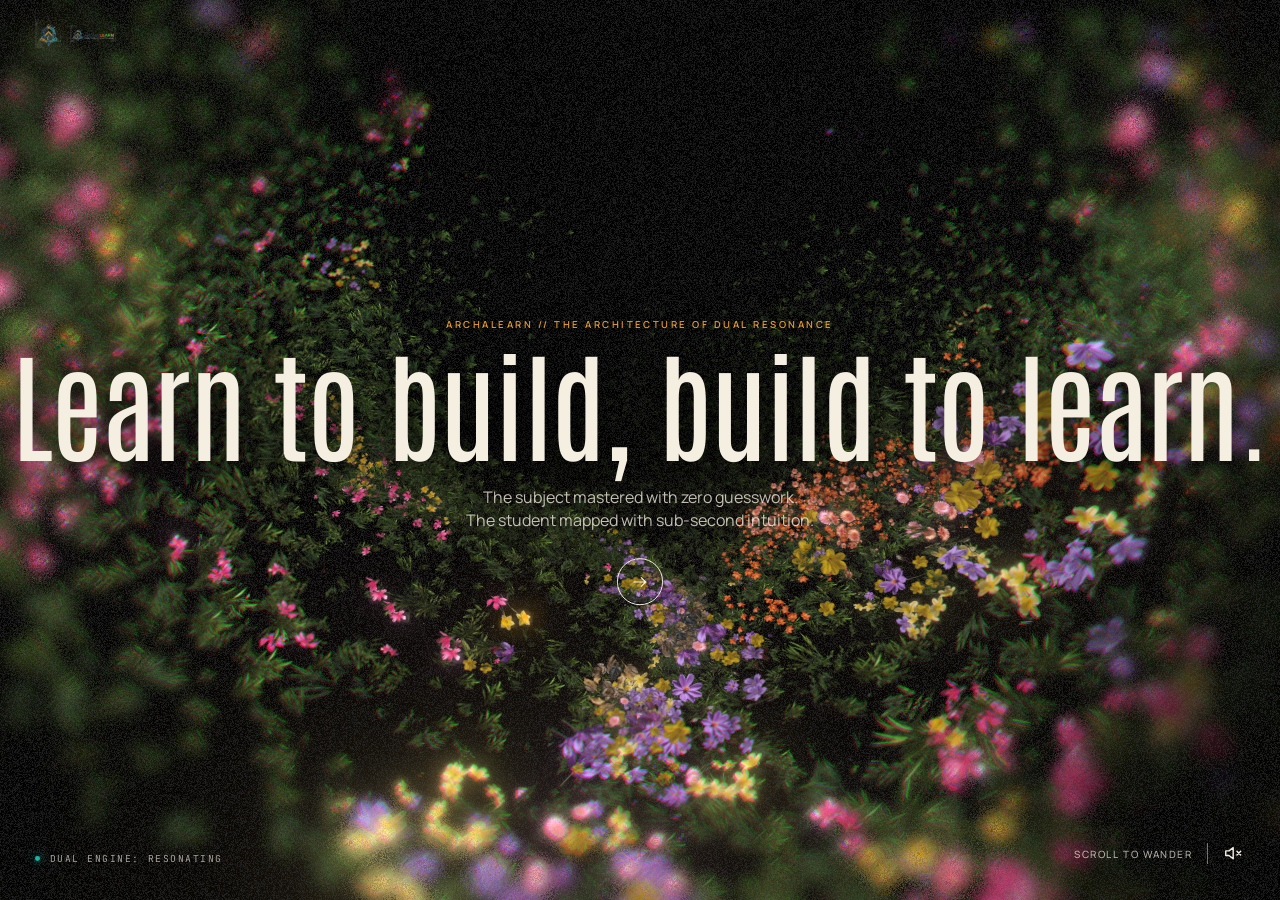
==== commit 1e4403e2: "feat: complete end-to-end integration of Milestone 1-4 engines into Web UI" ====
--- a/LAndingpage/index.html
+++ b/LAndingpage/index.html
@@ -8,7 +8,7 @@
 <link rel="icon" type="image/png" href="assets/archalearn-emblem-clean.png">
 <link rel="preconnect" href="https://fonts.googleapis.com">
 <link rel="preconnect" href="https://fonts.gstatic.com" crossorigin>
-<link href="https://fonts.googleapis.com/css2?family=Antonio:wght@400;700&family=JetBrains+Mono:wght@400;500&family=Manrope:wght@400;500;600;700&family=Cinzel:wght@600;700&display=swap" rel="stylesheet">
+<link href="https://fonts.googleapis.com/css2?family=Antonio:wght@400;700&family=JetBrains+Mono:wght@400;500&family=Manrope:wght@400;500;600;700&display=swap" rel="stylesheet">
 <style>
 :root {
   --u: min(calc(100vw / 1600), calc(100vh / 900));
@@ -42,9 +42,9 @@
   transition: opacity 1.6s ease;
 }
 .ui.on { opacity: 1; }
-.ui a, .ui button, .ui .interactive { pointer-events: auto; }
-
-/* Top Header */
+.ui a, .ui button { pointer-events: auto; }
+
+/* Top Header (Clean: Logo Only) */
 header {
   position: absolute;
   left: 0;
@@ -52,7 +52,7 @@
   top: 0;
   display: flex;
   align-items: center;
-  justify-content: space-between;
+  justify-content: flex-start;
   padding: calc(24 * var(--u)) calc(44 * var(--u)) 0;
   z-index: 10;
 }
@@ -78,44 +78,6 @@
   height: calc(22 * var(--u));
   width: auto;
   object-fit: contain;
-}
-
-nav {
-  display: flex;
-  align-items: center;
-  gap: calc(44 * var(--u));
-  font-size: calc(14.5 * var(--u));
-  font-weight: 500;
-  letter-spacing: 0.16em;
-  text-transform: uppercase;
-}
-
-nav a:not(.pill) {
-  transition: opacity 0.2s, color 0.2s;
-  color: rgba(245, 239, 226, 0.7);
-}
-
-nav a:not(.pill):hover {
-  opacity: 1;
-  color: #ffffff;
-}
-
-.pill {
-  display: inline-flex;
-  align-items: center;
-  height: calc(46 * var(--u));
-  padding: 0 calc(26 * var(--u));
-  border-radius: 99px;
-  background: var(--cream);
-  color: #151510;
-  font-weight: 600;
-  transition: transform 0.25s, background 0.25s, box-shadow 0.25s;
-}
-
-.pill:hover {
-  transform: translateY(-1px);
-  background: #ffffff;
-  box-shadow: 0 4px 20px rgba(245, 239, 226, 0.4);
 }
 
 /* Centered Hero Section */
@@ -170,6 +132,7 @@
   border-radius: 50%;
   transition: background 0.3s, color 0.3s, transform 0.3s, box-shadow 0.3s;
   color: var(--cream);
+  cursor: pointer;
 }
 
 .go:hover {
@@ -285,81 +248,16 @@
 }
 @keyframes pulse { 50% { transform: scale(0.4); opacity: 0.4; } }
 
-/* Slide-out Telemetry Drawer (Opens on Cockpit Click) */
-.cockpit-drawer {
-  position: fixed;
-  inset: 0;
-  z-index: 50;
-  background: rgba(0, 0, 0, 0.85);
-  backdrop-filter: blur(28px);
-  display: flex;
-  justify-content: flex-end;
-  opacity: 0;
-  pointer-events: none;
-  transition: opacity 0.4s ease;
-}
-
-.cockpit-drawer.open {
-  opacity: 1;
-  pointer-events: auto;
-}
-
-.drawer-panel {
-  width: min(720px, 92vw);
-  height: 100%;
-  background: #04070d;
-  border-left: 1px solid rgba(255, 255, 255, 0.1);
-  padding: calc(44 * var(--u));
-  overflow-y: auto;
-  transform: translateX(100%);
-  transition: transform 0.45s cubic-bezier(0.16, 1, 0.3, 1);
-  display: flex;
-  flex-direction: column;
-}
-
-.cockpit-drawer.open .drawer-panel {
-  transform: translateX(0%);
-}
-
-.drawer-header {
-  display: flex;
-  justify-content: space-between;
-  align-items: center;
-  padding-bottom: 24px;
-  border-bottom: 1px solid rgba(255, 255, 255, 0.1);
-  margin-bottom: 32px;
-}
-
-.drawer-close-btn {
-  font-family: 'JetBrains Mono', monospace;
-  font-size: 0.8rem;
-  letter-spacing: 0.14em;
-  color: rgba(245, 239, 226, 0.7);
-  padding: 6px 16px;
-  border: 1px solid rgba(255, 255, 255, 0.18);
-  border-radius: 40px;
-  transition: all 0.25s ease;
-}
-
-.drawer-close-btn:hover {
-  color: #ffffff;
-  border-color: #ffffff;
-  background: rgba(255, 255, 255, 0.05);
-}
-
 /* Mobile Responsiveness */
 @media (max-width: 820px) {
   :root { --u: 1px; }
   header { padding: 18px 18px 0; }
-  nav a:not(.pill) { display: none; }
-  .pill { height: 40px; padding: 0 18px; font-size: 12px; }
   .hero { left: 20px; right: 20px; }
   .corner-left { display: none; }
   .corner { left: 20px; justify-content: center; }
   h1 { font-size: clamp(52px, 15vw, 84px); white-space: normal; line-height: 0.98; }
   .cap { font-size: 16px; margin-top: 24px; }
   .corner { right: 20px; bottom: 30px; font-size: 11px; }
-  .drawer-panel { width: 100%; padding: 24px; }
 }
 @media (prefers-reduced-motion: reduce) { .loader span { animation: none; } }
 </style>
@@ -377,12 +275,6 @@
       <img src="assets/archalearn-emblem-clean.png" alt="Archalearn Emblem" class="logo-emblem">
       <img src="assets/archalearn-lockup-clean.png" alt="Archalearn" class="logo-wordmark">
     </a>
-    <nav aria-label="Main Navigation">
-      <a href="#canon" class="open-cockpit-link">The Canon</a>
-      <a href="#topology" class="open-cockpit-link">The Topology</a>
-      <a href="#telemetry" class="open-cockpit-link">Telemetry</a>
-      <a class="pill open-cockpit-link" href="#cockpit">Enter Cockpit</a>
-    </nav>
   </header>
 
   <section class="hero">
@@ -392,7 +284,7 @@
       The subject mastered with zero guesswork.<br>
       The student mapped with sub-second intuition.
     </p>
-    <a class="go" href="#cockpit" id="go" aria-label="Engage hover transition and explore cockpit">
+    <a class="go" href="/app" id="go" aria-label="Launch ArchaLearn Codex Web UI">
       <svg viewBox="0 0 24 24"><path d="M4 12h16M14 6l6 6-6 6"/></svg>
     </a>
   </section>
@@ -417,91 +309,6 @@
 
 <!-- Loader -->
 <div class="loader" id="loader"><span></span></div>
-
-<!-- Slide-Out Cockpit Drawer -->
-<aside class="cockpit-drawer" id="cockpit-drawer" aria-hidden="true">
-  <div class="drawer-panel">
-    <div class="drawer-header">
-      <div style="font-family:'JetBrains Mono',monospace; font-size:0.75rem; letter-spacing:0.18em; color:var(--gold); text-transform:uppercase;">
-        ARCHALEARN KERNEL v2.6 // TELEMETRY TERMINAL
-      </div>
-      <button id="close-drawer-btn" class="drawer-close-btn">ESC // CLOSE</button>
-    </div>
-
-    <div style="margin-bottom: 28px;">
-      <h2 style="font-family:'Cinzel',serif; font-size:2rem; margin-bottom:10px; color:#ffffff;">
-        The Dual-Engine Cockpit
-      </h2>
-      <p style="font-size:0.95rem; color:rgba(245,239,226,0.7); line-height:1.7;">
-        Archalearn maintains continuous synchronization between the verified subject canon and the student's cognitive topography.
-      </p>
-    </div>
-
-    <!-- Metrics Grid -->
-    <div style="display:grid; grid-template-columns:1fr 1fr; gap:16px; margin-bottom:32px;">
-      <div style="background:rgba(255,255,255,0.03); border:1px solid rgba(255,255,255,0.08); padding:20px; border-radius:6px;">
-        <div style="font-family:'JetBrains Mono',monospace; font-size:0.7rem; color:var(--gold); margin-bottom:6px;">ENGINE 01 // CANON</div>
-        <div style="font-family:'Cinzel',serif; font-size:2rem; font-weight:700; color:#ffffff;">100%</div>
-        <div style="font-size:0.8rem; color:rgba(245,239,226,0.65); margin-top:4px;">Primary source anchored, 0.00 hallucination.</div>
-      </div>
-      <div style="background:rgba(255,255,255,0.03); border:1px solid rgba(255,255,255,0.08); padding:20px; border-radius:6px;">
-        <div style="font-family:'JetBrains Mono',monospace; font-size:0.7rem; color:var(--teal); margin-bottom:6px;">ENGINE 02 // TOPOLOGY</div>
-        <div style="font-family:'Cinzel',serif; font-size:2rem; font-weight:700; color:#ffffff;">Δ420ms</div>
-        <div style="font-size:0.8rem; color:rgba(245,239,226,0.65); margin-top:4px;">Sub-second hesitation & misconception isolation.</div>
-      </div>
-    </div>
-
-    <!-- Interactive Concept Nodes in Terminal -->
-    <div style="margin-bottom: 24px;">
-      <div style="font-family:'JetBrains Mono',monospace; font-size:0.72rem; letter-spacing:0.12em; color:rgba(245,239,226,0.6); margin-bottom:14px; text-transform:uppercase;">
-        Live Adaptive Reasoning Trail (Click to Probe)
-      </div>
-
-      <div style="display:flex; flex-direction:column; gap:12px;">
-        <div class="cockpit-concept-node" data-concept="Eigenvector Decomposition" data-confidence="94" data-reasoning="Mastered orthogonal projections on attempt 2 after Archalearn replaced symbolic algebraic notation with a dynamic geometric rotation model." style="background:rgba(255,255,255,0.03); border:1px solid rgba(255,255,255,0.08); padding:16px 20px; border-radius:6px; cursor:pointer; display:flex; justify-content:space-between; align-items:center;">
-          <div>
-            <div style="font-weight:600; color:#ffffff;">Eigenvector Decomposition</div>
-            <div style="font-family:'JetBrains Mono',monospace; font-size:0.75rem; color:rgba(245,239,226,0.6);">Mathematics // Spectral Theory</div>
-          </div>
-          <span style="font-family:'JetBrains Mono',monospace; font-size:0.7rem; padding:4px 10px; border-radius:40px; background:rgba(16,185,129,0.15); color:#10b981; border:1px solid rgba(16,185,129,0.3);">
-            MASTERED (94%)
-          </span>
-        </div>
-
-        <div class="cockpit-concept-node" data-concept="Schrodinger Wave Mechanics" data-confidence="68" data-reasoning="Identified hesitation on complex probability amplitudes. Archalearn generated an intuitive counter-example to dismantle classical particle trajectory bias." style="background:rgba(255,255,255,0.03); border:1px solid rgba(255,255,255,0.08); padding:16px 20px; border-radius:6px; cursor:pointer; display:flex; justify-content:space-between; align-items:center;">
-          <div>
-            <div style="font-weight:600; color:#ffffff;">Schrodinger Wave Mechanics</div>
-            <div style="font-family:'JetBrains Mono',monospace; font-size:0.75rem; color:rgba(245,239,226,0.6);">Quantum Physics // Wavefunctions</div>
-          </div>
-          <span style="font-family:'JetBrains Mono',monospace; font-size:0.7rem; padding:4px 10px; border-radius:40px; background:rgba(229,155,52,0.15); color:var(--gold); border:1px solid rgba(229,155,52,0.4);">
-            RESOLVING (68%)
-          </span>
-        </div>
-
-        <div class="cockpit-concept-node" data-concept="Differential Entropy" data-confidence="42" data-reasoning="Active frontier. Archalearn is assessing background readiness in multivariate calculus before introducing continuous probability density integration." style="background:rgba(255,255,255,0.03); border:1px solid rgba(255,255,255,0.08); padding:16px 20px; border-radius:6px; cursor:pointer; display:flex; justify-content:space-between; align-items:center;">
-          <div>
-            <div style="font-weight:600; color:#ffffff;">Differential Entropy</div>
-            <div style="font-family:'JetBrains Mono',monospace; font-size:0.75rem; color:rgba(245,239,226,0.6);">Information Theory // Thermodynamics</div>
-          </div>
-          <span style="font-family:'JetBrains Mono',monospace; font-size:0.7rem; padding:4px 10px; border-radius:40px; background:rgba(20,184,166,0.15); color:var(--teal); border:1px solid rgba(20,184,166,0.4);">
-            FRONTIER (42%)
-          </span>
-        </div>
-      </div>
-    </div>
-
-    <div id="node-diagnostic-output" style="margin-top:auto; padding-top:16px;">
-      <div style="padding:16px; background:rgba(255,255,255,0.02); border:1px solid rgba(255,255,255,0.06); border-radius:6px; font-size:0.85rem; color:rgba(245,239,226,0.7);">
-        Click any concept node above to probe the live cognitive diagnostic trace.
-      </div>
-    </div>
-
-    <div style="margin-top:20px; padding-top:16px; border-top:1px solid rgba(255,255,255,0.1); display:flex; justify-content:space-between; align-items:center;">
-      <span style="font-family:'JetBrains Mono',monospace; font-size:0.72rem; color:rgba(245,239,226,0.5);">© 2026 ARCHALEARN</span>
-      <a href="mailto:access@archalearn.com" style="font-family:'JetBrains Mono',monospace; font-size:0.78rem; color:var(--gold); text-transform:uppercase; font-weight:600;">Request Access →</a>
-    </div>
-  </div>
-</aside>
 
 <!-- Compiled Gladeye 3D Flower Valley Engine Chunks -->
 <script src="_next/static/chunks/webpack-a76c04a7ba9aa4ef.js"></script>
@@ -558,70 +365,18 @@
 }
 
 // Hovering the arrow eases the camera flight to a stop and disperses flowers into sparks
+// Clicking it navigates to the Codex Web UI (dynamically handled for local port 8088 and Vercel)
 const go = document.getElementById('go');
 if (go) {
   go.addEventListener('pointerenter', () => valley.startHoverTransition());
   go.addEventListener('pointerleave', () => valley.stopHoverTransition());
-  go.addEventListener('click', (e) => {
-    e.preventDefault();
-    openCockpit();
-  });
-}
-
-// Cockpit Drawer Interactivity
-const drawer = document.getElementById('cockpit-drawer');
-const closeDrawerBtn = document.getElementById('close-drawer-btn');
-const openLinks = document.querySelectorAll('.open-cockpit-link');
-
-function openCockpit() {
-  if (drawer) drawer.classList.add('open');
-  if (valley) valley.startHoverTransition();
-}
-
-function closeCockpit() {
-  if (drawer) drawer.classList.remove('open');
-  if (valley) valley.stopHoverTransition();
-}
-
-openLinks.forEach(link => {
-  link.addEventListener('click', (e) => {
-    e.preventDefault();
-    openCockpit();
-  });
-});
-
-if (closeDrawerBtn) {
-  closeDrawerBtn.addEventListener('click', closeCockpit);
-}
-
-window.addEventListener('keydown', (e) => {
-  if (e.key === 'Escape' && drawer && drawer.classList.contains('open')) {
-    closeCockpit();
+
+  if ((window.location.hostname === 'localhost' || window.location.hostname === '127.0.0.1') && window.location.port === '8088') {
+    go.href = 'http://localhost:8000/app';
+  } else {
+    go.href = '/app';
   }
-});
-
-// Interactive diagnostic node probing inside Cockpit
-const nodes = document.querySelectorAll('.cockpit-concept-node');
-const inspector = document.getElementById('node-diagnostic-output');
-
-nodes.forEach((node) => {
-  node.addEventListener('click', () => {
-    const concept = node.dataset.concept;
-    const confidence = node.dataset.confidence;
-    const reasoning = node.dataset.reasoning;
-
-    if (inspector) {
-      inspector.innerHTML = `
-        <div style="padding:16px; background:rgba(20,184,166,0.08); border-left:3px solid var(--teal); border-radius:6px;">
-          <div style="font-family:'JetBrains Mono',monospace; font-size:0.72rem; color:var(--teal); margin-bottom:6px; letter-spacing:0.12em;">
-            [DIAGNOSTIC TRACE] ${concept.toUpperCase()} // CONFIDENCE: ${confidence}%
-          </div>
-          <p style="font-size:0.92rem; color:#f5efe2; line-height:1.7;">${reasoning}</p>
-        </div>
-      `;
-    }
-  });
-});
+}
 </script>
 </body>
 </html>
